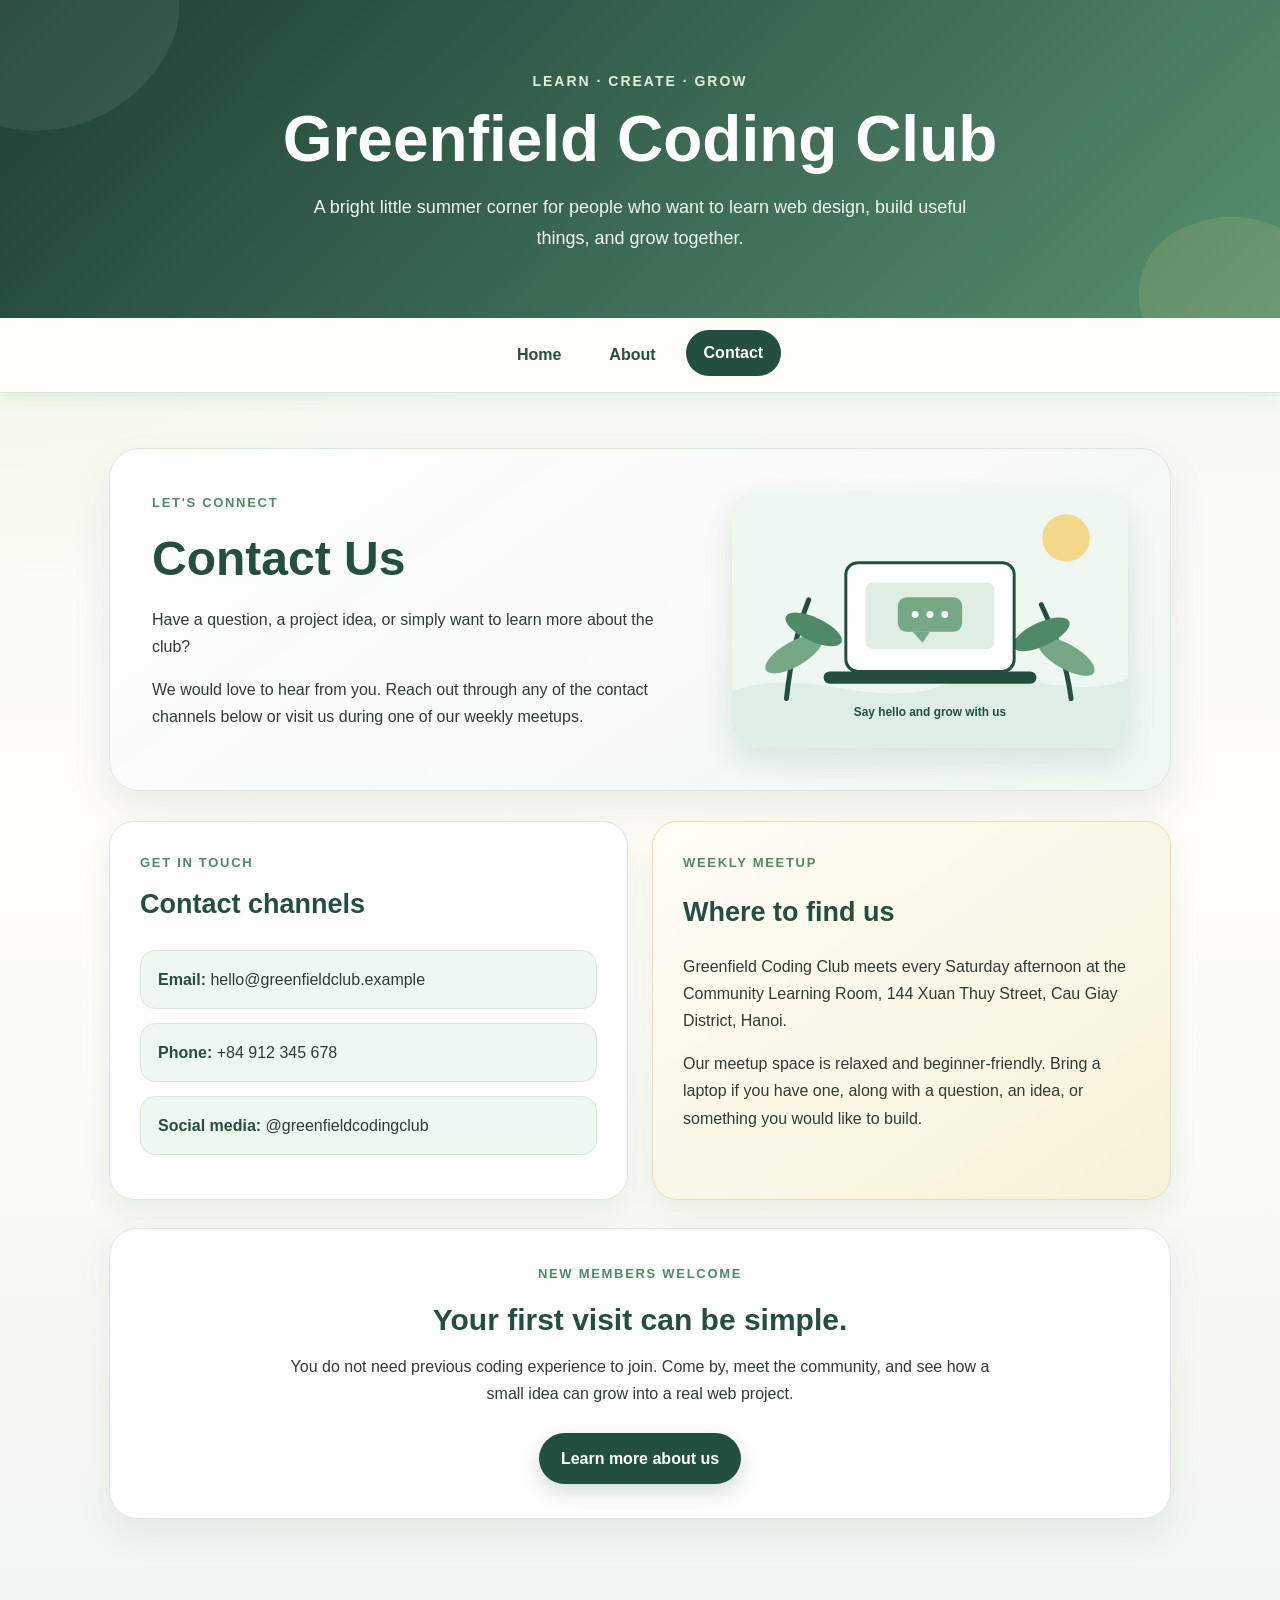
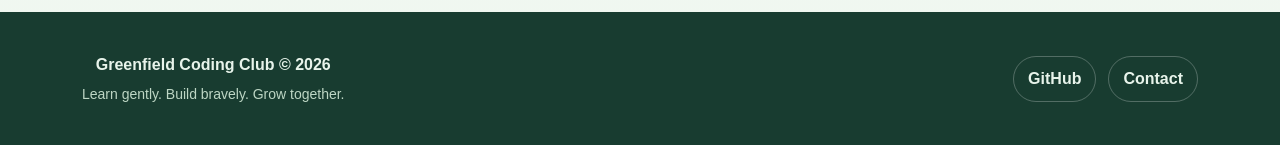
==== project/contact.html @ da54e1cf "HW6: Complete 3-page mini-site with navigation" ====
<!doctype html>
<html lang="en">

<head>
  <meta charset="utf-8">

  <meta
    name="viewport"
    content="width=device-width, initial-scale=1"
  >

  <meta
    name="description"
    content="Contact Greenfield Coding Club, find our meeting details, and connect with our friendly learning community."
  >

  <title>Contact | Greenfield Coding Club</title>

  <link rel="stylesheet" href="css/style.css">
</head>


<body>

  <!-- =========================
       HEADER
       Same header used across the mini-site
       ========================= -->

  <header class="site-header">

    <div class="container">

      <p class="site-tagline">
        Learn · Create · Grow
      </p>

      <h1 class="site-title">
        Greenfield Coding Club
      </h1>

      <p class="site-subtitle">
        A bright little summer corner for people who want
        to learn web design, build useful things, and grow together.
      </p>

    </div>

  </header>


  <!-- =========================
       SHARED NAVIGATION
       Contact is the current page
       ========================= -->

  <nav
    class="site-nav"
    aria-label="Main navigation"
  >

    <div class="container">

      <ul class="nav-list">

        <li>
          <a href="index.html">
            Home
          </a>
        </li>

        <li>
          <a href="about.html">
            About
          </a>
        </li>

        <li class="active">
          <a
            href="contact.html"
            aria-current="page"
          >
            Contact
          </a>
        </li>

      </ul>

    </div>

  </nav>


  <!-- =========================
       MAIN CONTENT
       ========================= -->

  <main class="site-main">

    <div class="container">


      <!-- Contact introduction -->

      <section class="contact-hero">

        <div class="contact-hero-copy">

          <p class="mini-label">
            Let's Connect
          </p>

          <h2>
            Contact Us
          </h2>

          <p>
            Have a question, a project idea, or simply want
            to learn more about the club?
          </p>

          <p>
            We would love to hear from you. Reach out through
            any of the contact channels below or visit us
            during one of our weekly meetups.
          </p>

        </div>


        <div class="contact-hero-image">

          <img
            src="images/contact-garden.svg"
            alt="Illustration of a friendly coding club meeting in a green garden"
          >

        </div>

      </section>


      <!-- Contact information -->

      <section class="contact-info-grid">

        <article class="contact-info-card">

          <p class="mini-label">
            Get in touch
          </p>

          <h2>
            Contact channels
          </h2>

          <ul class="contact-list">

            <li>
              <strong>Email:</strong>
              hello@greenfieldclub.example
            </li>

            <li>
              <strong>Phone:</strong>
              +84 912 345 678
            </li>

            <li>
              <strong>Social media:</strong>
              @greenfieldcodingclub
            </li>

          </ul>

        </article>


        <article class="contact-info-card meeting-card">

          <p class="mini-label">
            Weekly Meetup
          </p>

          <h2>
            Where to find us
          </h2>

          <p>
            Greenfield Coding Club meets every Saturday afternoon
            at the Community Learning Room, 144 Xuan Thuy Street,
            Cau Giay District, Hanoi.
          </p>

          <p>
            Our meetup space is relaxed and beginner-friendly.
            Bring a laptop if you have one, along with a question,
            an idea, or something you would like to build.
          </p>

        </article>

      </section>


      <!-- Friendly invitation -->

      <section class="content-card contact-invitation">

        <p class="mini-label">
          New Members Welcome
        </p>

        <h2>
          Your first visit can be simple.
        </h2>

        <p>
          You do not need previous coding experience to join.
          Come by, meet the community, and see how a small idea
          can grow into a real web project.
        </p>

        <a
          class="main-button"
          href="about.html"
        >
          Learn more about us
        </a>

      </section>


    </div>

  </main>


  <!-- =========================
       FOOTER
       Same footer used across the mini-site
       ========================= -->

  <footer class="site-footer">

    <div class="container footer-content">

      <div>

        <p class="footer-title">
          Greenfield Coding Club © 2026
        </p>

        <p>
          Learn gently. Build bravely. Grow together.
        </p>

      </div>


      <div class="footer-links">

        <a
          href="https://github.com/"
          target="_blank"
        >
          GitHub
        </a>

        <a href="contact.html">
          Contact
        </a>

      </div>

    </div>

  </footer>


</body>

</html>
---- project/css/style.css ----
/* =========================
   SESSION 05 - SUMMER GARDEN
   Greenfield Coding Club
   ========================= */


/* ---------- Color system ---------- */

:root {
    --forest: #234f3f;
    --deep-green: #183c30;
    --leaf: #4f8a68;
    --fresh-green: #75a985;
    --sage: #dfeee3;
    --mint: #eef7f0;
    --cream: #fffdf7;
    --sun: #f5d98b;
    --text: #2f3b35;
    --muted: #637168;
    --white: #ffffff;
}


/* ---------- Reset ---------- */

* {
    margin: 0;
    padding: 0;
    box-sizing: border-box;
}
/* Required semantic layout styles for Homework 5 */

header {
    background-color: #234f3f;
    color: white;
    padding: 20px;
    text-align: center;
}

nav ul {
    list-style: none;
}

main {
    max-width: 1180px;
    margin: 0 auto;
    padding-left: 20px;
    padding-right: 20px;
}

/* ---------- Whole page ---------- */

body {
    margin: 0;
    background:
        radial-gradient(circle at top left, #f4f8df 0, transparent 28%),
        linear-gradient(180deg, #eef7f0 0%, #fffdf7 48%, #edf6ef 100%);
    color: var(--text);
    font-family: "Segoe UI", Arial, sans-serif;
    font-size: 16px;
    line-height: 1.7;
}


/* ---------- Reusable page width ---------- */

.container {
    width: 90%;
    max-width: 1180px;
    margin: 0 auto;
}


/* ---------- Header ---------- */

.site-header {
    position: relative;
    overflow: hidden;
    text-align: center;
    color: var(--white);
    background:
        linear-gradient(
            135deg,
            rgba(24, 60, 48, 0.98),
            rgba(79, 138, 104, 0.95)
        );
    padding: 70px 20px 65px;
}


/* Decorative summer circles / leaves */

.site-header::before {
    content: "";
    position: absolute;
    width: 240px;
    height: 240px;
    background-color: rgba(255, 255, 255, 0.08);
    border-radius: 60% 40% 65% 35%;
    top: -100px;
    left: -70px;
    transform: rotate(25deg);
}

.site-header::after {
    content: "";
    position: absolute;
    width: 190px;
    height: 190px;
    background-color: rgba(245, 217, 139, 0.12);
    border-radius: 40% 60% 35% 65%;
    right: -55px;
    bottom: -85px;
    transform: rotate(-20deg);
}

.site-header .container {
    position: relative;
    z-index: 1;
}

.site-tagline {
    margin: 0 0 10px;
    color: #dff0d8;
    font-size: 14px;
    font-weight: 700;
    letter-spacing: 2px;
    text-transform: uppercase;
}

.site-title {
    margin: 0;
    color: var(--white);
    font-size: clamp(38px, 6vw, 64px);
    line-height: 1.1;
}

.site-subtitle {
    max-width: 680px;
    margin: 18px auto 0;
    color: #eef8f0;
    font-size: 18px;
}


/* ---------- Navigation ---------- */

.site-nav {
    background-color: var(--cream);
    border-bottom: 1px solid #d8e7dc;
    box-shadow: 0 5px 20px rgba(35, 79, 63, 0.08);
}

.nav-list {
    list-style: none;

    display: flex;
    justify-content: center;
    align-items: center;

    gap: 12px;

    padding: 14px 0;
    margin: 0;
}

.nav-list a {
    display: block;
    color: var(--forest);
    text-decoration: none;
    font-weight: 700;

    padding: 9px 18px;

    border-radius: 999px;

    transition:
        background-color 0.2s ease,
        color 0.2s ease,
        transform 0.2s ease;
}

.nav-list a:hover,
.nav-list a.active,
.nav-list a[aria-current="page"] {
    background-color: var(--forest);
    color: var(--white);
    transform: translateY(-2px);
}


/* ---------- Main page ---------- */

.site-main {
    padding: 55px 0 65px;
}


/*
   FLEXBOX LAYOUT

   .page-layout is the PARENT.
   main-content and sidebar are its CHILDREN.
*/

.page-layout {
    display: flex;
    align-items: flex-start;

    gap: 34px;
}


/* Main column = wider */

.main-content {
    flex: 3;
}


/* Sidebar = narrower */

.sidebar {
    flex: 1;

    display: flex;
    flex-direction: column;
    gap: 22px;
}


/* ---------- General cards ---------- */

.hero-card,
.content-card,
.sidebar-card {
    background-color: rgba(255, 255, 255, 0.9);

    border: 1px solid #dbe8de;
    border-radius: 28px;

    box-shadow:
        0 15px 35px rgba(35, 79, 63, 0.08);

    padding: 34px;
}


/* ---------- Hero content ---------- */

.hero-card {
    position: relative;
    overflow: hidden;

    margin-bottom: 28px;

    background:
        linear-gradient(
            145deg,
            rgba(255, 255, 255, 0.97),
            rgba(238, 247, 240, 0.95)
        );
}

.hero-card::after {
    content: "";
    position: absolute;

    width: 130px;
    height: 130px;

    right: -35px;
    bottom: -45px;

    background-color: rgba(117, 169, 133, 0.13);

    border-radius: 70% 30% 60% 40%;
    transform: rotate(30deg);
}

.mini-label {
    margin: 0 0 8px;

    color: var(--leaf);

    font-size: 13px;
    font-weight: 800;

    letter-spacing: 1.7px;
    text-transform: uppercase;
}

.hero-card h2,
.content-card h2,
.sidebar-card h2 {
    color: var(--forest);

    line-height: 1.25;
}

.hero-card h2 {
    max-width: 700px;

    margin-bottom: 18px;

    font-size: clamp(30px, 4vw, 46px);
}

.hero-card p,
.content-card p,
.sidebar-card p {
    margin: 0 0 16px;
}


/* ---------- Main button ---------- */

.main-button {
    display: inline-block;

    margin-top: 10px;

    padding: 12px 22px;

    background-color: var(--forest);
    color: var(--white);

    text-decoration: none;
    font-weight: 700;

    border-radius: 999px;

    box-shadow:
        0 8px 20px rgba(35, 79, 63, 0.18);

    transition:
        transform 0.2s ease,
        background-color 0.2s ease;
}

.main-button:hover {
    background-color: var(--leaf);
    transform: translateY(-2px);
}


/* ---------- Content sections ---------- */

.content-card {
    margin-bottom: 28px;
}

.content-card h2 {
    margin-bottom: 14px;
    font-size: 30px;
}


/* ---------- Feature cards ---------- */

.feature-grid {
    display: flex;

    gap: 18px;

    margin-top: 26px;
}

.feature-box {
    flex: 1;

    padding: 22px;

    background-color: var(--mint);

    border: 1px solid #d7e8db;
    border-radius: 20px;
}

.feature-box h3 {
    margin-bottom: 8px;

    color: var(--leaf);

    font-size: 19px;
}

.feature-box p {
    margin: 0;

    color: var(--muted);
}


/* ---------- Sidebar ---------- */

.sidebar-card {
    padding: 25px;
}

.sidebar-card h2 {
    margin-bottom: 15px;

    font-size: 23px;
}

.sidebar-list {
    margin: 0;
    padding-left: 20px;
}

.sidebar-list li {
    margin-bottom: 10px;
}

.sidebar-list a {
    color: var(--forest);
    font-weight: 700;
    text-decoration: none;
}

.sidebar-list a:hover {
    color: var(--leaf);
    text-decoration: underline;
}


/* Special sunny sidebar */

.highlight-card {
    background:
        linear-gradient(
            145deg,
            #fffaf0,
            #f7f0cc
        );

    border-color: #eadca3;
}

/* ---------- Contact form ---------- */

.contact-form {
    margin-top: 24px;
}

.form-group {
    margin-bottom: 20px;
}

.form-group label {
    display: block;
    margin-bottom: 7px;

    color: var(--forest);

    font-weight: 700;
}

.form-group input,
.form-group textarea {
    width: 100%;

    padding: 13px 15px;

    border: 1px solid #cddfd2;
    border-radius: 14px;

    background-color: #fbfefb;

    color: var(--text);

    font: inherit;

    outline: none;
}

.form-group input:focus,
.form-group textarea:focus {
    border-color: var(--leaf);

    box-shadow:
        0 0 0 3px rgba(79, 138, 104, 0.12);
}

.form-group textarea {
    min-height: 150px;

    resize: vertical;
}

.form-button {
    border: none;

    padding: 12px 22px;

    background-color: var(--forest);
    color: var(--white);

    font: inherit;
    font-weight: 700;

    border-radius: 999px;

    cursor: pointer;

    box-shadow:
        0 8px 20px rgba(35, 79, 63, 0.18);
}

.form-button:hover {
    background-color: var(--leaf);
}
/* ---------- Footer ---------- */

.site-footer {
    background-color: var(--deep-green);
    color: #e8f4eb;

    text-align: center;

    padding: 35px 20px;
}

.site-footer p {
    margin: 4px 0;
}

.site-footer p:last-child {
    color: #bdd6c4;
    font-size: 14px;
}

.footer-content {
    display: flex;
    justify-content: space-between;
    align-items: center;
    gap: 25px;
}

.footer-title {
    font-weight: 700;
}

.footer-links {
    display: flex;
    gap: 12px;
}

.footer-links a {
    color: #e8f4eb;
    text-decoration: none;
    font-weight: 700;
    padding: 8px 14px;
    border: 1px solid rgba(255, 255, 255, 0.25);
    border-radius: 999px;
}

.footer-links a:hover {
    background-color: #e8f4eb;
    color: #183c30;
}

/* ---------- Responsive layout ---------- */

@media (max-width: 850px) {

    .page-layout {
        flex-direction: column;
    }

    .main-content,
    .sidebar {
        width: 100%;
    }

    .sidebar {
        flex-direction: row;
        flex-wrap: wrap;
    }

    .sidebar-card {
        flex: 1 1 250px;
    }

    .feature-grid {
        flex-direction: column;
    }
}


@media (max-width: 600px) {

    .site-header {
        padding: 55px 18px;
    }

    .nav-list {
        flex-wrap: wrap;
    }

    .hero-card,
    .content-card,
    .sidebar-card {
        padding: 24px;
        border-radius: 22px;
    }

    .site-main {
        padding-top: 35px;
    }
    .footer-content {
    flex-direction: column;
    text-align: center;
}
}
/* ==================================================
   SESSION 06 - THREE PAGE MINI SITE
   Home page additions
   ================================================== */


/* ---------- Active navigation item ---------- */

.nav-list li.active a {
    background-color: var(--forest);
    color: var(--white);
    transform: translateY(-2px);
}


/* ---------- Home welcome section ---------- */

.home-hero {
    display: flex;
    align-items: center;
    gap: 45px;

    margin-bottom: 32px;
    padding: 42px;

    background:
        linear-gradient(
            145deg,
            rgba(255, 255, 255, 0.96),
            rgba(238, 247, 240, 0.96)
        );

    border: 1px solid #dbe8de;
    border-radius: 30px;

    box-shadow:
        0 18px 40px rgba(35, 79, 63, 0.09);
}


.home-hero-copy {
    flex: 1.2;
}


.home-hero-copy h2 {
    margin-bottom: 18px;

    color: var(--forest);

    font-size: clamp(32px, 4vw, 48px);
    line-height: 1.2;
}


.home-hero-copy p {
    margin-bottom: 16px;
}


.home-hero-image {
    flex: 0.8;

    display: flex;
    justify-content: center;
    align-items: center;
}


.home-hero-image img {
    display: block;

    width: 100%;
    max-width: 430px;
    height: auto;

    border-radius: 26px;

    box-shadow:
        0 14px 30px rgba(35, 79, 63, 0.12);
}


/* ---------- What We Do list ---------- */

.activity-list {
    margin-top: 22px;
    padding: 0;

    list-style: none;
}


.activity-list li {
    position: relative;

    margin-bottom: 13px;
    padding: 15px 18px 15px 48px;

    background-color: var(--mint);

    border: 1px solid #d7e8db;
    border-radius: 16px;
}


.activity-list li::before {
    content: "✓";

    position: absolute;
    left: 18px;
    top: 14px;

    width: 22px;
    height: 22px;

    color: var(--white);
    background-color: var(--leaf);

    font-size: 13px;
    font-weight: 800;
    line-height: 22px;
    text-align: center;

    border-radius: 50%;
}


/* ---------- Summer workshop ---------- */

.summer-feature {
    display: flex;
    align-items: center;

    gap: 38px;

    margin-bottom: 28px;
    padding: 34px;

    background:
        linear-gradient(
            135deg,
            #f8f4d7,
            #edf7ef
        );

    border: 1px solid #e4dfbd;
    border-radius: 28px;

    box-shadow:
        0 15px 35px rgba(35, 79, 63, 0.07);
}


.summer-feature-image,
.summer-feature-copy {
    flex: 1;
}


.summer-feature-image img {
    display: block;

    width: 100%;
    height: auto;

    border-radius: 22px;
}


.summer-feature-copy h2 {
    margin-bottom: 14px;

    color: var(--forest);

    font-size: 30px;
    line-height: 1.25;
}


.summer-feature-copy p {
    margin-bottom: 0;
}


/* ---------- Upcoming events ---------- */

.event-grid {
    display: flex;

    gap: 20px;

    margin-top: 25px;
}


.event-card {
    flex: 1;

    padding: 24px;

    background:
        linear-gradient(
            180deg,
            #ffffff,
            #f4faf5
        );

    border: 1px solid #d7e6da;
    border-radius: 20px;

    transition:
        transform 0.2s ease,
        box-shadow 0.2s ease;
}


.event-card:hover {
    transform: translateY(-4px);

    box-shadow:
        0 12px 26px rgba(35, 79, 63, 0.10);
}


.event-date {
    display: inline-block;

    margin-bottom: 13px;
    padding: 6px 11px;

    color: var(--forest);
    background-color: #f5e7a8;

    font-size: 12px;
    font-weight: 800;
    letter-spacing: 1px;

    border-radius: 999px;
}


.event-card h3 {
    margin-bottom: 9px;

    color: var(--leaf);

    font-size: 20px;
}


.event-card p:last-child {
    margin-bottom: 0;

    color: var(--muted);
}


/* ---------- Session 06 responsive additions ---------- */

@media (max-width: 850px) {

    .home-hero,
    .summer-feature {
        flex-direction: column;
    }

    .home-hero-copy,
    .home-hero-image,
    .summer-feature-image,
    .summer-feature-copy {
        width: 100%;
    }

    .home-hero-image img {
        max-width: 500px;
    }

    .event-grid {
        flex-direction: column;
    }
}


@media (max-width: 600px) {

    .home-hero,
    .summer-feature {
        padding: 24px;

        border-radius: 22px;
    }

    .home-hero {
        gap: 28px;
    }

    .summer-feature {
        gap: 25px;
    }

    .activity-list li {
        padding-right: 14px;
    }
}
/* ==================================================
   SESSION 06 - CONTACT PAGE
   ================================================== */


/* ---------- Contact hero ---------- */

.contact-hero {
    display: flex;
    align-items: center;
    gap: 45px;

    margin-bottom: 30px;
    padding: 42px;

    background:
        linear-gradient(
            145deg,
            rgba(255, 255, 255, 0.97),
            rgba(238, 247, 240, 0.95)
        );

    border: 1px solid #dbe8de;
    border-radius: 30px;

    box-shadow:
        0 18px 40px rgba(35, 79, 63, 0.09);
}


.contact-hero-copy {
    flex: 1.15;
}


.contact-hero-copy h2 {
    margin-bottom: 18px;

    color: var(--forest);

    font-size: clamp(34px, 4vw, 48px);
    line-height: 1.2;
}


.contact-hero-copy p {
    margin-bottom: 16px;
}


.contact-hero-image {
    flex: 0.85;

    display: flex;
    justify-content: center;
    align-items: center;
}


.contact-hero-image img {
    display: block;

    width: 100%;
    max-width: 420px;
    height: auto;

    border-radius: 26px;

    box-shadow:
        0 14px 30px rgba(35, 79, 63, 0.12);
}


/* ---------- Contact information layout ---------- */

.contact-info-grid {
    display: flex;
    gap: 24px;

    margin-bottom: 28px;
}


.contact-info-card {
    flex: 1;

    padding: 30px;

    background-color: rgba(255, 255, 255, 0.92);

    border: 1px solid #dbe8de;
    border-radius: 25px;

    box-shadow:
        0 12px 28px rgba(35, 79, 63, 0.07);
}


.contact-info-card h2 {
    margin-bottom: 17px;

    color: var(--forest);

    font-size: 27px;
}


/* ---------- Contact channels list ---------- */

.contact-list {
    margin: 22px 0 0;
    padding: 0;

    list-style: none;
}


.contact-list li {
    margin-bottom: 14px;
    padding: 15px 17px;

    background-color: var(--mint);

    border: 1px solid #d6e7da;
    border-radius: 15px;

    color: var(--text);
}


.contact-list strong {
    color: var(--forest);
}


/* ---------- Meeting card ---------- */

.meeting-card {
    background:
        linear-gradient(
            145deg,
            #fffdf7,
            #f6f2d8
        );

    border-color: #eadfae;
}


.meeting-card p {
    margin-bottom: 16px;
}


/* ---------- Final invitation ---------- */

.contact-invitation {
    text-align: center;
}


.contact-invitation h2 {
    max-width: 650px;
    margin-left: auto;
    margin-right: auto;
}


.contact-invitation > p:not(.mini-label) {
    max-width: 720px;
    margin-left: auto;
    margin-right: auto;
}


/* ---------- Contact responsive layout ---------- */

@media (max-width: 850px) {

    .contact-hero {
        flex-direction: column;
    }

    .contact-hero-copy,
    .contact-hero-image {
        width: 100%;
    }

    .contact-hero-image img {
        max-width: 500px;
    }

    .contact-info-grid {
        flex-direction: column;
    }
}


@media (max-width: 600px) {

    .contact-hero {
        padding: 24px;
        gap: 28px;

        border-radius: 22px;
    }

    .contact-info-card {
        padding: 24px;

        border-radius: 22px;
    }
}
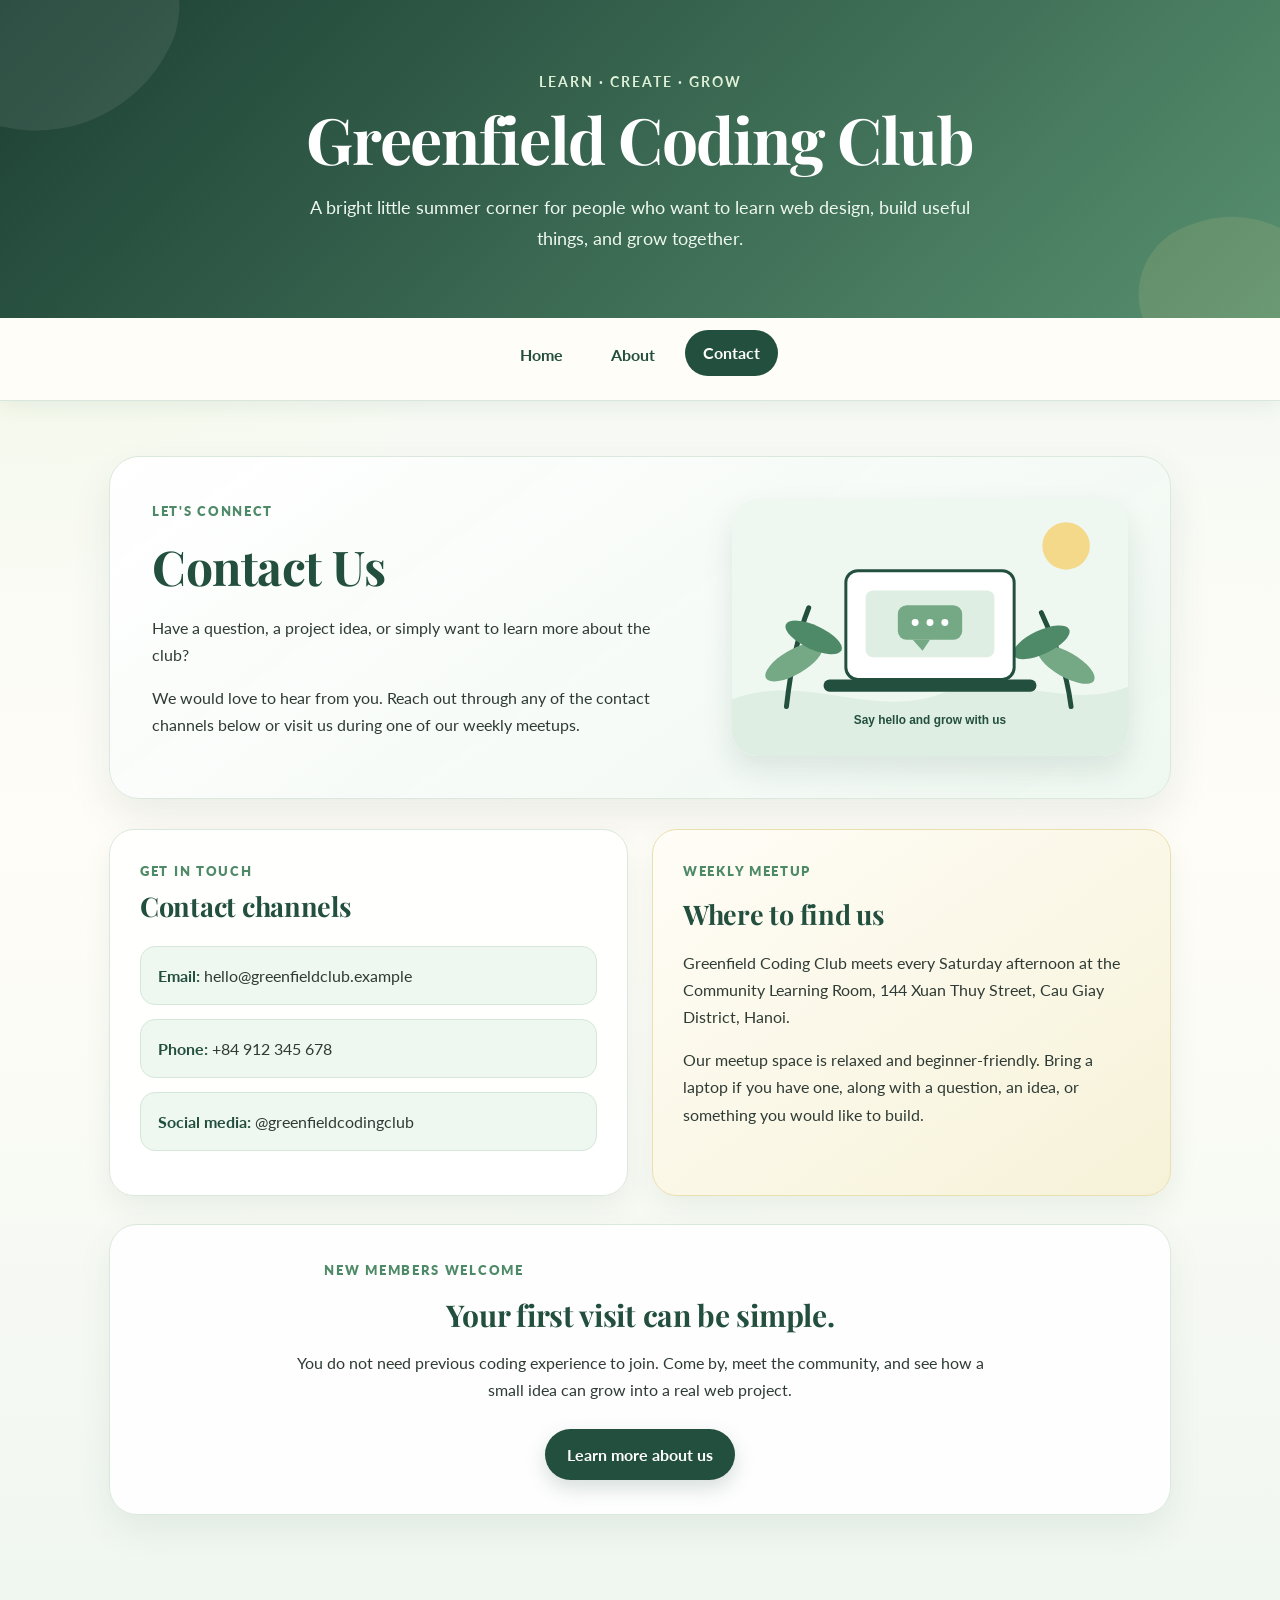
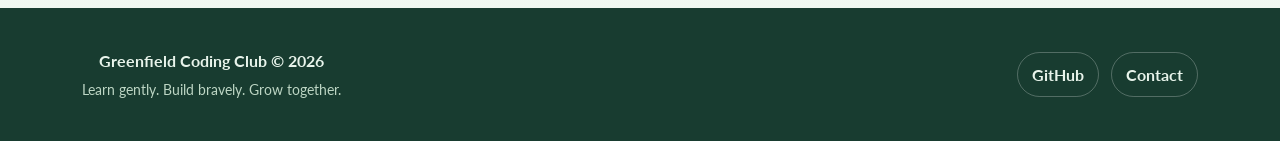
==== commit 67a6747c: "HW7: Add Google Fonts and improve typography" ====
--- a/project/contact.html
+++ b/project/contact.html
@@ -15,7 +15,14 @@
   >
 
   <title>Contact | Greenfield Coding Club</title>
-
+<link rel="preconnect" href="https://fonts.googleapis.com">
+
+<link rel="preconnect" href="https://fonts.gstatic.com" crossorigin>
+
+<link
+  href="https://fonts.googleapis.com/css2?family=Lato:wght@400;700&family=Playfair+Display:wght@600;700&display=swap"
+  rel="stylesheet"
+>
   <link rel="stylesheet" href="css/style.css">
 </head>
 
--- a/project/css/style.css
+++ b/project/css/style.css
@@ -1131,4 +1131,92 @@
 
         border-radius: 22px;
     }
+}
+/* ==================================================
+   SESSION 07 - TYPOGRAPHY WITH GOOGLE FONTS
+   Heading: Playfair Display
+   Body: Lato
+   ================================================== */
+
+
+/* ---------- Body typography ---------- */
+
+body {
+    font-family: "Lato", Arial, sans-serif;
+    line-height: 1.7;
+}
+
+
+/* ---------- Heading typography ---------- */
+
+h1,
+h2,
+h3 {
+    font-family: "Playfair Display", Georgia, serif;
+}
+
+
+h1 {
+    font-size: clamp(2.6rem, 6vw, 4rem);
+    font-weight: 700;
+    line-height: 1.1;
+    letter-spacing: -0.02em;
+}
+
+
+h2 {
+    font-size: clamp(1.8rem, 3vw, 2.4rem);
+    font-weight: 700;
+    line-height: 1.25;
+    letter-spacing: -0.01em;
+}
+
+
+h3 {
+    font-size: 1.25rem;
+    font-weight: 600;
+    line-height: 1.35;
+}
+
+
+/* ---------- Paragraph readability ---------- */
+
+p {
+    line-height: 1.7;
+}
+
+
+.home-hero-copy p,
+.hero-card p,
+.content-card > p,
+.contact-hero-copy p,
+.contact-info-card p {
+    max-width: 70ch;
+}
+
+
+/* ---------- List readability ---------- */
+
+li {
+    line-height: 1.7;
+    margin-bottom: 8px;
+}
+
+
+/* ---------- Link typography ---------- */
+
+a {
+    color: #2f6b52;
+    font-weight: 700;
+    text-decoration-thickness: 1px;
+    text-underline-offset: 3px;
+
+    transition:
+        color 0.2s ease,
+        background-color 0.2s ease;
+}
+
+
+a:hover {
+    color: #75a985;
 }
